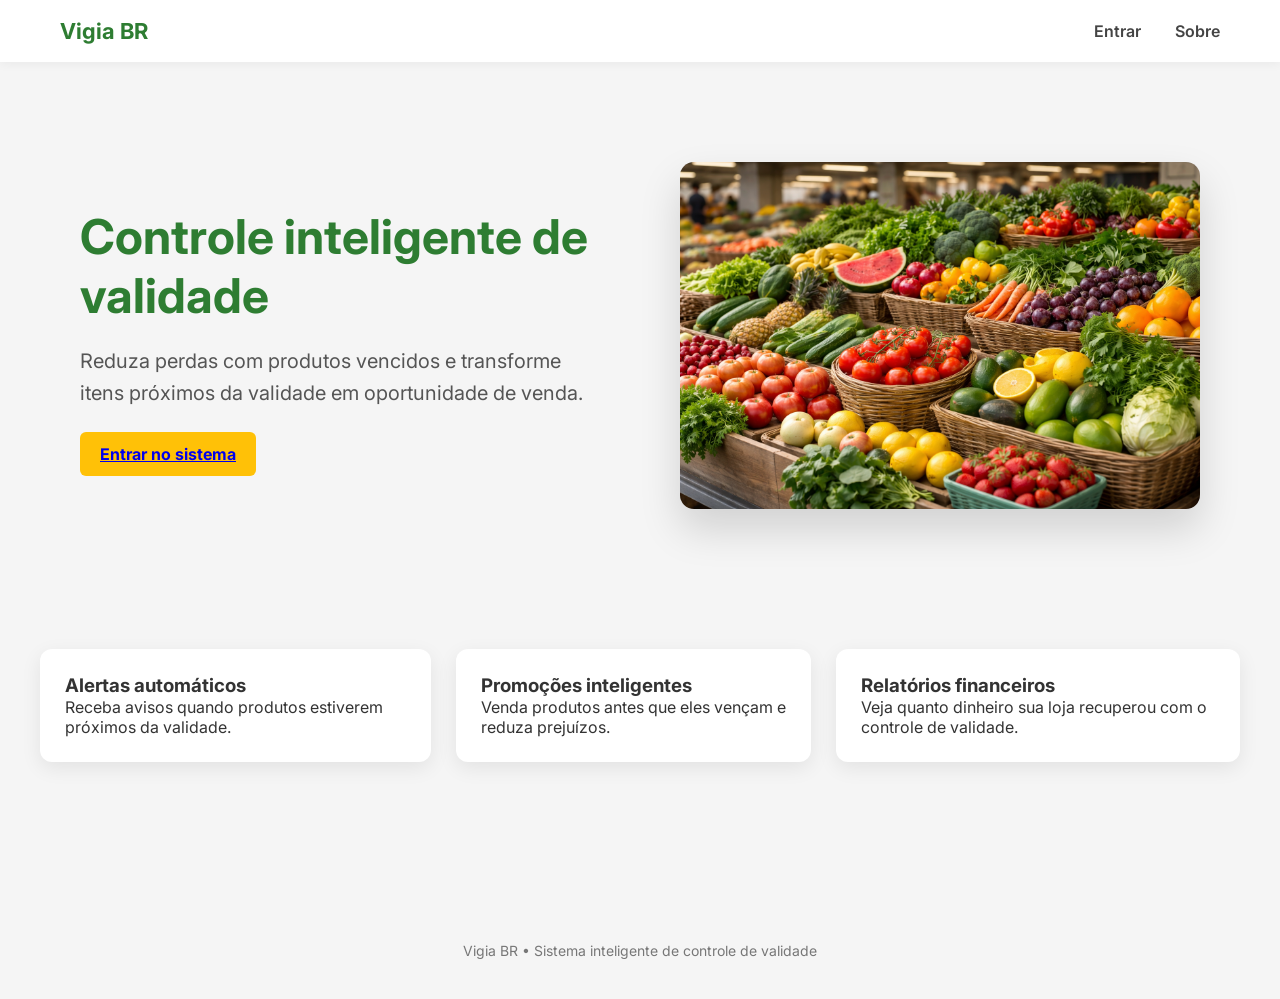
==== frontend/index.html @ 3a69f831 "Initial commit - Vigia BR system" ====
<!DOCTYPE html>
<html lang="pt-br">

<head>

<meta charset="UTF-8">
<meta name="viewport" content="width=device-width, initial-scale=1.0">

<title>Vigia BR</title>

<link rel="stylesheet" href="style.css">

<link href="https://fonts.googleapis.com/css2?family=Inter:wght@400;600;700&display=swap" rel="stylesheet">

</head>

<body>

<!-- HEADER -->

<div class="header">

<a href="index.html" class="logo">Vigia BR</a>

<div class="menu">
<a href="#" onclick="entrarSistema()">Entrar</a>
<a href="sobre.html">Sobre</a>
</div>

</div>


<!-- HERO -->

<div class="hero">

<div class="hero-text">

<h1>Controle inteligente de validade</h1>

<p>
Reduza perdas com produtos vencidos e transforme itens próximos da validade em oportunidade de venda.
</p>

<a href="#" onclick="entrarSistema()" class="btn">Entrar no sistema</a>

</div>

<img src="../assets/imagens/imagem1.png">

</div>


<!-- BENEFÍCIOS -->

<div class="section">

<div class="cards">

<div class="card" onclick="entrarSistema()">

<h3>Alertas automáticos</h3>

<p>
Receba avisos quando produtos estiverem próximos da validade.
</p>

</div>

<div class="card" onclick="entrarSistema()">

<h3>Promoções inteligentes</h3>

<p>
Venda produtos antes que eles vençam e reduza prejuízos.
</p>

</div>

<div class="card" onclick="location.href='resultados.html'">

<h3>Relatórios financeiros</h3>

<p>
Veja quanto dinheiro sua loja recuperou com o controle de validade.
</p>

</div>

</div>

</div>


<!-- FOOTER -->

<div class="footer">

Vigia BR • Sistema inteligente de controle de validade

</div>


<script>

function entrarSistema(){

const funcionario = localStorage.getItem("funcionario")

if(funcionario){
window.location.href = "dashboard.html"
}else{
window.location.href = "login.html"
}

}

</script>

</body>

</html>
---- frontend/style.css ----
/* RESET */

*{
margin:0;
padding:0;
box-sizing:border-box;
font-family:'Inter', Arial, sans-serif;
}

:root{
--verde:#2E7D32;
--amarelo:#FFC107;
--cinza:#F5F5F5;
--texto:#333;
}

body{
background:var(--cinza);
color:var(--texto);
}


/* ---------------- HEADER (LANDING) ---------------- */

.header{
background:white;
padding:18px 60px;
display:flex;
justify-content:space-between;
align-items:center;
box-shadow:0 2px 10px rgba(0,0,0,0.05);
}

.logo{
font-size:22px;
font-weight:700;
color:var(--verde);
text-decoration:none;
}

.menu a{
color:#444;
text-decoration:none;
margin-left:30px;
font-weight:600;
}

.menu a:hover{
color:var(--verde);
}


/* ---------------- HERO ---------------- */

.hero{
max-width:1200px;
margin:auto;
display:flex;
align-items:center;
justify-content:space-between;
padding:100px 40px;
gap:70px;
}

.hero-text{
max-width:520px;
}

.hero h1{
font-size:48px;
color:var(--verde);
margin-bottom:20px;
}

.hero p{
font-size:20px;
color:#555;
margin-bottom:35px;
line-height:1.6;
}

.hero img{
width:520px;
border-radius:14px;
box-shadow:0 20px 40px rgba(0,0,0,0.15);
}


/* ---------------- SECTIONS ---------------- */

.section{
max-width:1300px;
margin:auto;
padding:40px 40px 100px 40px;
}

.card{
background:white;
padding:25px;
border-radius:12px;
box-shadow:0 6px 20px rgba(0,0,0,0.08);
min-width:200px;
}

/* GRID DOS CARDS */

.cards{
display:flex;
gap:25px;
margin-bottom:40px;
}


/* ---------------- FOOTER ---------------- */

.footer{
text-align:center;
padding:40px;
color:#777;
font-size:14px;
}


/* ---------------- SIDEBAR (SISTEMA) ---------------- */

.sidebar{
width:220px;
height:100vh;
background:var(--verde);
color:white;
position:fixed;
padding:25px 20px;
}

.sidebar h2{
margin-bottom:30px;
font-size:20px;
}

.sidebar a{
display:block;
color:white;
text-decoration:none;
padding:10px 8px;
margin:6px 0;
border-radius:6px;
font-size:15px;
}

.sidebar a:hover{
background:rgba(255,255,255,0.15);
}


/* ---------------- CONTEÚDO SISTEMA ---------------- */

.main{
margin-left:240px;
padding:50px;
}

/* TITULOS */

.main h1{
margin-bottom:30px;
}

.main h2{
margin-top:40px;
margin-bottom:15px;
}


/* ---------------- TABELAS ---------------- */

table{
width:100%;
border-collapse:collapse;
background:white;
border-radius:10px;
overflow:hidden;
margin-top:20px;
}

thead{
background:var(--verde);
color:white;
}

th,td{
padding:12px;
text-align:left;
}

tr:nth-child(even){
background:#f2f2f2;
}


/* ---------------- BOTÕES ---------------- */

.btn{
background:var(--amarelo);
border:none;
padding:12px 20px;
border-radius:6px;
font-weight:bold;
cursor:pointer;
}

.btn:hover{
opacity:0.9;
}


/* ---------------- FORMULÁRIOS ---------------- */

label{
display:block;
margin-top:15px;
font-weight:bold;
}

input{
width:100%;
padding:12px;
margin-top:6px;
border-radius:6px;
border:1px solid #ccc;
font-size:14px;
margin-bottom:10px;
}


/* ---------------- LOGIN ---------------- */

.login-page{
display:flex;
align-items:center;
justify-content:center;
height:100vh;
}

.login-box{
background:white;
padding:40px;
border-radius:14px;
width:360px;
box-shadow:0 10px 30px rgba(0,0,0,0.1);
text-align:center;
}

.back{
margin-top:20px;
}

.back a{
color:var(--verde);
text-decoration:none;
font-weight:600;
}


/* ---------------- STATUS PRODUTOS ---------------- */

.status-alerta{
color:#E65100;
font-weight:bold;
}

.status-vencido{
color:red;
font-weight:bold;
}

.desconto{
font-weight:bold;
color:var(--verde);
}

.perda{
color:#c62828;
font-weight:bold;
}

.posicao{
font-weight:bold;
color:var(--verde);
}


/* ---------------- PAGINA RESULTADOS ---------------- */

.container{
max-width:1000px;
margin:auto;
padding:60px 30px;
}

.container h1{
color:var(--verde);
margin-bottom:30px;
}

.container h2{
margin-top:40px;
}

.destaque{
border-left:6px solid var(--amarelo);
width:260px;
}

.destaque h2{
font-size:32px;
color:var(--verde);
}


/* ---------------- PAGINA SOBRE ---------------- */

.images{
display:flex;
gap:40px;
flex-wrap:wrap;
margin-top:30px;
}

.images img{
width:450px;
border-radius:10px;
box-shadow:0 6px 20px rgba(0,0,0,0.15);
}
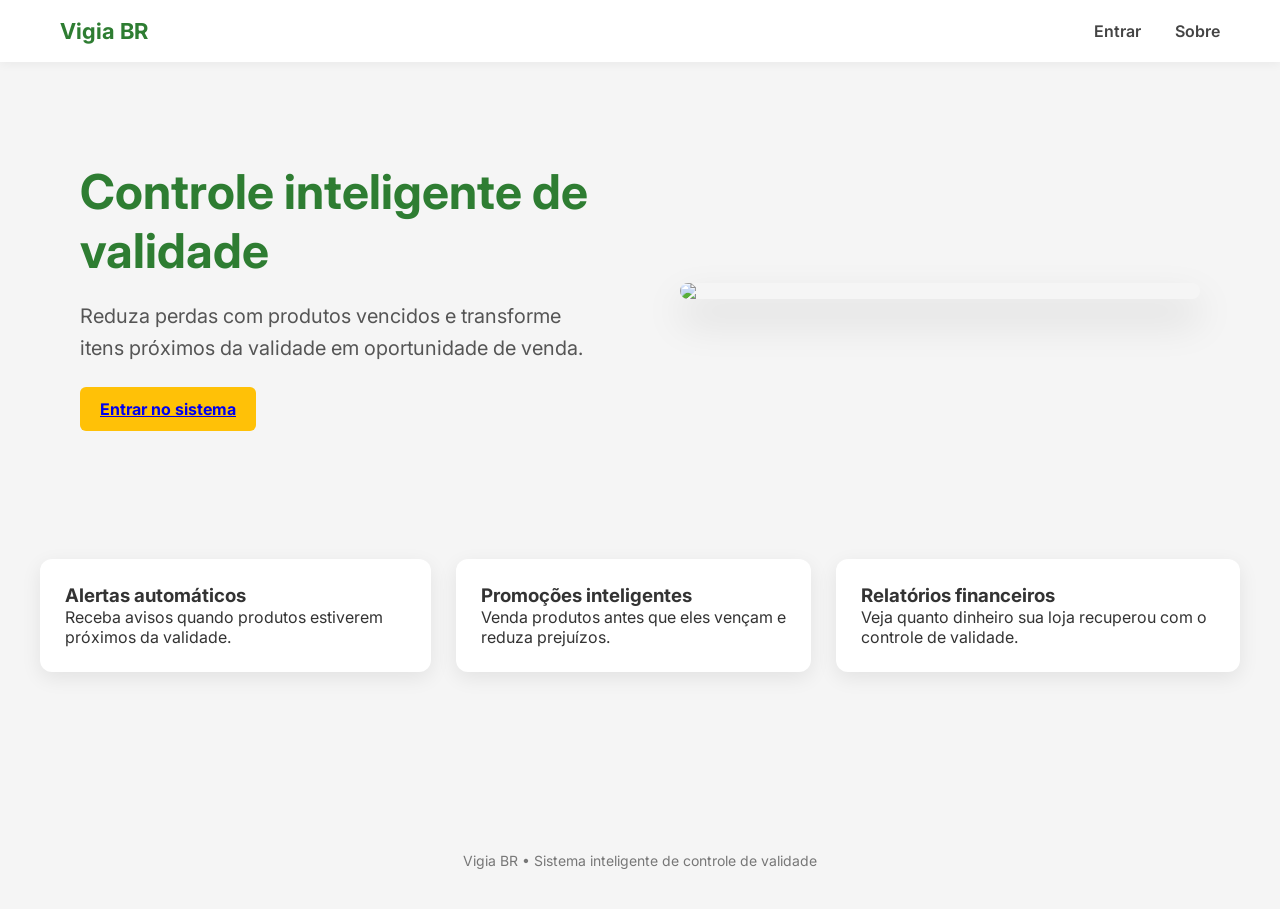
==== commit bb601161: "produtos risco conectado à API" ====
--- a/frontend/index.html
+++ b/frontend/index.html
@@ -46,7 +46,7 @@
 
 </div>
 
-<img src="../assets/imagens/imagem1.png">
+<img src="../assets/images/imagem1.png">
 
 </div>
 
@@ -103,6 +103,14 @@
 
 <script>
 
+// se já estiver logado, vai direto pro dashboard
+const funcionario = localStorage.getItem("funcionario")
+
+if(funcionario){
+window.location.href = "dashboard.html"
+}
+
+
 function entrarSistema(){
 
 const funcionario = localStorage.getItem("funcionario")
